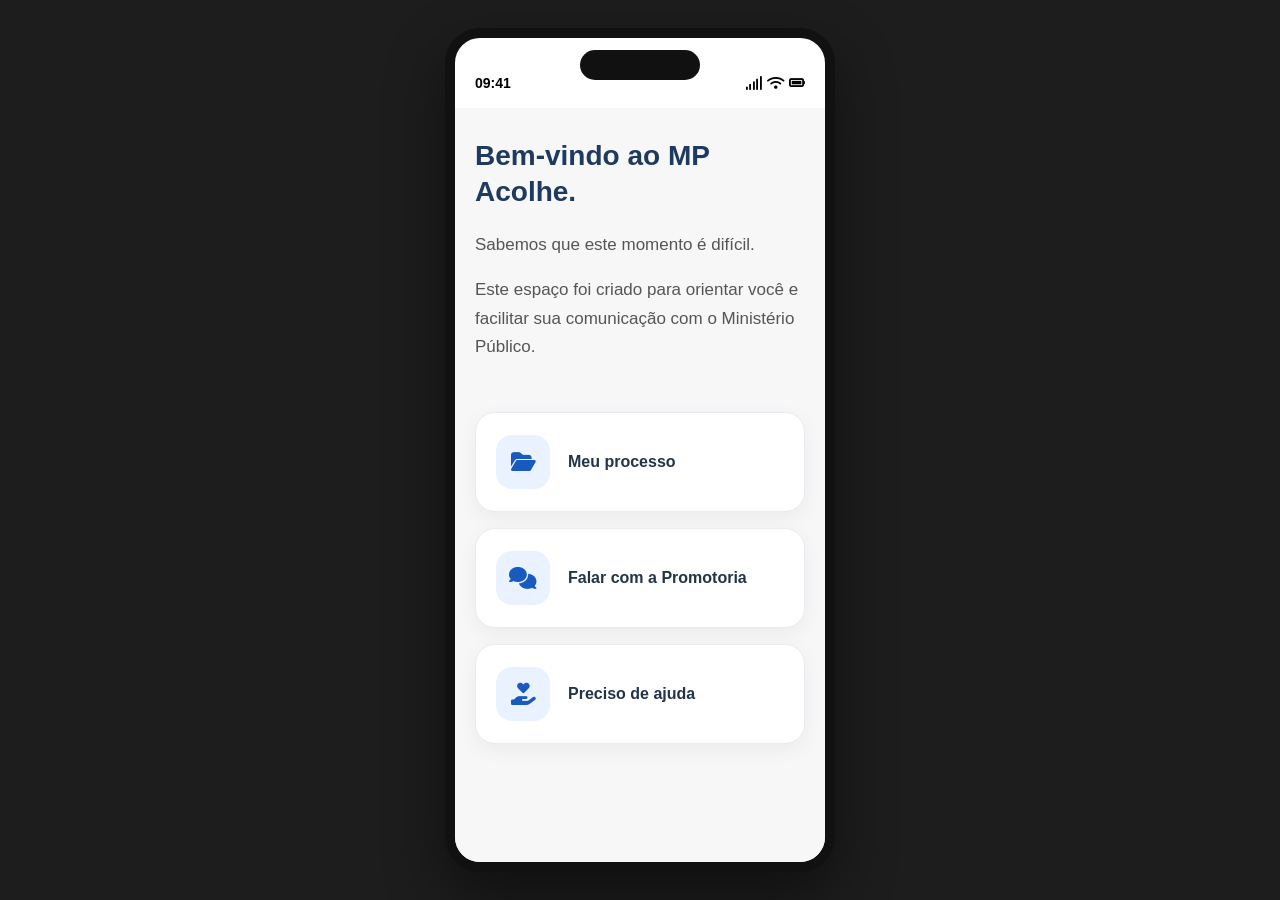
==== index.html @ d4ca2e2b "inicio e interface meu processo" ====
<!DOCTYPE html>
<html lang="pt-BR">
<head>
    <meta charset="UTF-8">
    <meta name="viewport" content="width=device-width, initial-scale=1.0">
    <title>MP Acolhe</title>

    <link rel="stylesheet" href="css/style.css">

    <!-- Ícones -->
    <link rel="stylesheet" href="https://cdnjs.cloudflare.com/ajax/libs/font-awesome/6.7.1/css/all.min.css">
</head>
<body>

<div class="phone">

    <div class="status-bar">
        <span>09:41</span>

        <div class="status-icons">
            <i class="fa-solid fa-signal"></i>
            <i class="fa-solid fa-wifi"></i>
            <i class="fa-solid fa-battery-full"></i>
        </div>
    </div>

    <div class="app">

        <div class="welcome">

            <h1>Bem-vindo ao MP Acolhe.</h1>

            <p>
                Sabemos que este momento é difícil.
            </p>

            <p>
                Este espaço foi criado para orientar você
                e facilitar sua comunicação com o Ministério Público.
            </p>

        </div>

        <div class="menu">

            <div class="card">
                <i class="fa-solid fa-folder-open"></i>
                <a href="meu-processo.html" style="text-decoration: none;"><span>Meu processo</span></a>
                
            </div>

            <div class="card">
                <i class="fa-solid fa-comments"></i>
                <span>Falar com a Promotoria</span>
            </div>

            <div class="card">
                <i class="fa-solid fa-hand-holding-heart"></i>
                <span>Preciso de ajuda</span>
            </div>

        </div>

    </div>

</div>

</body>
</html>
---- css/style.css ----
/* Reset */

*{
    margin:0;
    padding:0;
    box-sizing:border-box;
    font-family:Arial, Helvetica, sans-serif;
}

body{

    background:#1d1d1d;
    display:flex;
    justify-content:center;
    align-items:center;
    height:100vh;
}

/* TELA INICIAL ========================================= */

/* Celular */

.phone{

    width:390px;
    height:844px;
    background:#ffffff;
    border-radius:35px;
    overflow:hidden;
    border:10px solid #111;
    box-shadow:
        0 25px 60px rgba(0,0,0,.45);
    position:relative;
}


/* Ilha dinâmica / câmera */

.phone::before{
    content:"";
    position:absolute;
    top:12px;
    left:50%;
    transform:translateX(-50%);
    width:120px;
    height:30px;
    background:#111;
    border-radius:20px;
    z-index:100;
}


/* Barra superior */

.status-bar{
    height:50px;
    padding:0 20px;
    display:flex;
    align-items:center;
    justify-content:space-between;
    margin-top:20px;
    font-size:14px;
    font-weight:bold;
    color:#000;
}


/* Área do aplicativo */

.app{
    height:calc(100% - 70px);
    background:#f7f7f7;
    overflow-y:auto;
    padding: 0 20px 0 20px;
}

.welcome{
    margin-top:30px;
}

.welcome h1{
    font-size:28px;
    color:#1F3A5F;
    line-height:1.3;
    margin-bottom:20px;
}

.welcome p{
    font-size:17px;
    color:#555;
    line-height:1.7;
    margin-bottom:16px;
}

.menu{
    margin-top:50px;
    display:flex;
    flex-direction:column;
    gap:16px;
}

.card{
    background:#FFFFFF;
    border-radius:20px;
    padding:22px 20px;
    display:flex;
    align-items:center;
    gap:18px;
    border:1px solid #E8ECF2;
    box-shadow:0 6px 20px rgba(0,0,0,.05);
    transition:.2s;
    cursor:pointer;
}

.card:hover{
    transform:translateY(-3px);
    box-shadow:0 12px 30px rgba(0,0,0,.08);
}

.card i{
    width:54px;
    height:54px;
    display:flex;
    justify-content:center;
    align-items:center;
    border-radius:16px;
    background:#EAF2FF;
    color:#185ABD;
    font-size:22px;
    flex-shrink:0;
}

.card span{
    font-size:16px;
    font-weight:600;
    color:#243447;
}

/* TELA MEU PROCESSO ==================================== */

.page-header{
    display:flex;
    align-items:center;
    gap:18px;
    margin-top:25px;
}

.back{
    width:42px;
    height:42px;
    border-radius:50%;
    background:#fff;
    display:flex;
    justify-content:center;
    align-items:center;
    text-decoration:none;
    color:#12355B;
    box-shadow:0 5px 15px rgba(0,0,0,.08);
}

.page-header h1{
    font-size:28px;
    color:#12355B;
}

.subtitle{
    margin-top:18px;
    color:#666;
    line-height:1.6;
    margin-bottom:35px;
}

.progress{
    position:relative;
    margin-left:18px;
}

.progress::before{
    content:"";
    position:absolute;
    left:22px;
    top:10px;
    bottom:10px;
    width:4px;
    background:#D8DEE6;
    border-radius:10px;
}

.step{
    position:relative;
    display:flex;
    gap:20px;
    margin-bottom:35px;
    cursor:pointer;
}

.icon{
    width:48px;
    height:48px;
    border-radius:50%;
    display:flex;
    justify-content:center;
    align-items:center;
    color:white;
    z-index:2;
    flex-shrink:0;
    font-size:18px;
}

.completed .icon{
    background:#2E7D32;
}

.current .icon{
    background:#F9A825;
}

.pending .icon{
    background:#B0BEC5;
}

.content{
    padding-top:4px;
}

.content h3{
    font-size:18px;
    color:#22313F;
    margin-bottom:5px;
}

.content p{
    color:#6B7280;
    font-size:15px;
}

.step-header{
    display:flex;
    justify-content:space-between;
    align-items:center;
    cursor:pointer;
}

.arrow{
    color:#888;
    transition:.3s;
}

.step-description{
    max-height:0;
    overflow:hidden;
    transition:.35s ease;
    margin-top:0;
    color:#555;
    line-height:1.6;
    font-size:15px;
    
}

/* .info-block h4, .info-block p {
    font-size: 14px;
} */

.step.active .step-description{
    max-height:500px;
    margin-top:15px;
}

.step.active .arrow{
    transform:rotate(180deg);
}

.info-block{
    margin-top:18px;
    padding-top:16px;
    border-top:1px solid #E8ECF2;
}

.info-block:first-child{
    margin-top:0;
    padding-top:0;
    border-top:none;
}

.info-block h4{
    color:#1F3A5F;
    font-size:15px;
    margin-bottom:8px;
    font-weight:600;
}

.info-block p{
    color:#5E6B7A;
    line-height:1.7;
    font-size:15px;
}
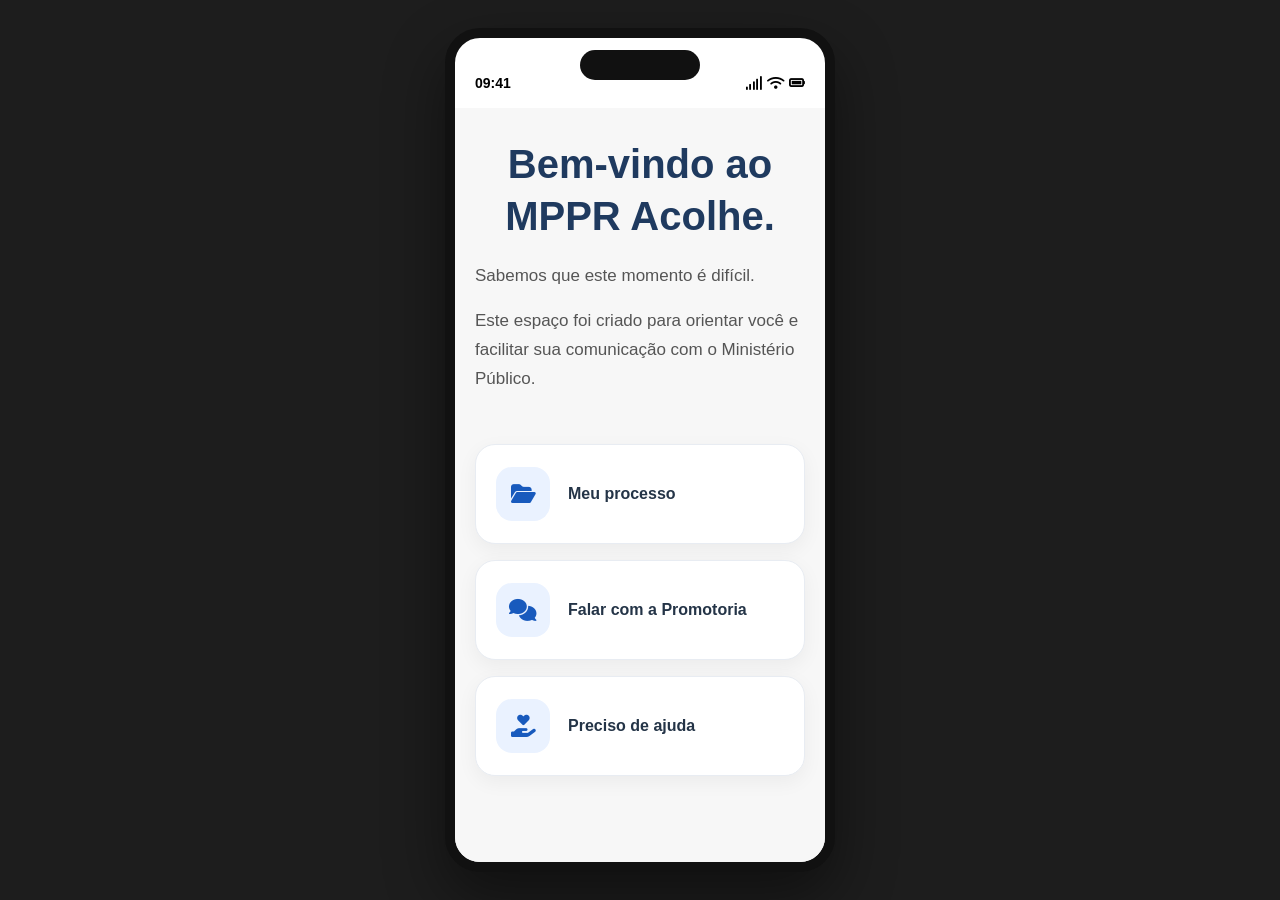
==== commit 0f7ebeac: "att" ====
--- a/index.html
+++ b/index.html
@@ -28,7 +28,7 @@
 
         <div class="welcome">
 
-            <h1>Bem-vindo ao MP Acolhe.</h1>
+            <h1>Bem-vindo ao MPPR Acolhe.</h1>
 
             <p>
                 Sabemos que este momento é difícil.
@@ -51,7 +51,7 @@
 
             <div class="card">
                 <i class="fa-solid fa-comments"></i>
-                <span>Falar com a Promotoria</span>
+                <a href="falar-promotoria.html" style="text-decoration: none;"><span>Falar com a Promotoria</span></a>
             </div>
 
             <div class="card">
--- a/css/style.css
+++ b/css/style.css
@@ -74,15 +74,24 @@
     padding: 0 20px 0 20px;
 }
 
+.app-falar{
+    background:#F5F7FA;
+    height:calc(100% - 70px);
+    padding:30px 22px;
+    display:flex;
+    flex-direction:column;
+}
+
 .welcome{
     margin-top:30px;
 }
 
 .welcome h1{
-    font-size:28px;
+    font-size:40px;
     color:#1F3A5F;
     line-height:1.3;
     margin-bottom:20px;
+    text-align: center;
 }
 
 .welcome p{
@@ -257,10 +266,6 @@
     
 }
 
-/* .info-block h4, .info-block p {
-    font-size: 14px;
-} */
-
 .step.active .step-description{
     max-height:500px;
     margin-top:15px;
@@ -293,4 +298,600 @@
     color:#5E6B7A;
     line-height:1.7;
     font-size:15px;
+}
+
+.tabs{
+    display:flex;
+    background:#EEF2F7;
+    border-radius:14px;
+    padding:5px;
+    margin-bottom:30px;
+}
+
+.tab{
+    flex:1;
+    border:none;
+    background:none;
+    padding:12px;
+    border-radius:10px;
+    font-size:15px;
+    font-weight:600;
+    cursor:pointer;
+    color:#555;
+    transition:.2s;
+}
+
+.tab.active{
+    background:white;
+    color:#12355B;
+    box-shadow:0 3px 10px rgba(0,0,0,.08);
+}
+
+#timeline-content{
+    display:none;
+}
+
+.timeline{
+    position:relative;
+    margin-left:18px;
+}
+
+.timeline::before{
+    content:"";
+    position:absolute;
+    left:22px;
+    top:10px;
+    bottom:10px;
+    width:3px;
+    background:#D9E1EA;
+    border-radius:20px;
+}
+
+.timeline-item{
+    display:flex;
+    gap:18px;
+    position:relative;
+    margin-bottom:35px;
+}
+
+.timeline-icon{
+    width:48px;
+    height:48px;
+    border-radius:50%;
+    background:#1E6FB9;
+    color:white;
+    display:flex;
+    justify-content:center;
+    align-items:center;
+    flex-shrink:0;
+    z-index:2;
+    font-size:18px;
+}
+
+.timeline-info{
+    padding-top:2px;
+}
+
+.date{
+    display:inline-block;
+    font-size:13px;
+    color:#6B7280;
+    margin-bottom:6px;
+    font-weight:600;
+}
+
+.timeline-info h3{
+    font-size:18px;
+    color:#22313F;
+    margin-bottom:8px;
+}
+
+.timeline-info p{
+    line-height:1.7;
+    color:#5F6B7A;
+    font-size:15px;
+}
+
+/* TELA FALAR COM A PROMOTORIA ======================================== */
+
+.assistant-card{
+    display:flex;
+    gap:18px;
+    margin-top:25px;
+    margin-bottom:25px;
+    padding:18px;
+    background:#EEF6FF;
+    border:1px solid #D6E7F8;
+    border-radius:18px;
+}
+
+.assistant-card i{
+    width:50px;
+    height:50px;
+    border-radius:50%;
+    background:#1E6FB9;
+    color:white;
+    display:flex;
+    justify-content:center;
+    align-items:center;
+    font-size:22px;
+    flex-shrink:0;
+}
+
+.assistant-card h3{
+    color:#12355B;
+    margin-bottom:8px;
+    font-size:18px;
+}
+
+.assistant-card p{
+    color:#5F6B7A;
+    line-height:1.6;
+    font-size:15px;
+}
+
+/* .chat{
+    flex:1;
+    display:flex;
+    flex-direction:column;
+    overflow-y:auto;
+} */
+
+.chat{
+    flex:1;
+    overflow-y:auto;
+    display:flex;
+    flex-direction:column;
+    padding-bottom:15px;
+}
+
+.day-divider{
+    text-align:center;
+    color:#7A8797;
+    font-size:14px;
+    margin:15px 0;
+    position:relative;
+}
+
+.chat-input{
+    display:flex;
+    align-items:center;
+    gap:10px;
+    margin-top: auto;
+}
+
+.chat-input input{
+    flex:1;
+    border:none;
+    background:white;
+    padding:14px 18px;
+    border-radius:30px;
+    font-size:15px;
+    outline:none;
+    box-shadow:0 3px 12px rgba(0,0,0,.08);
+}
+
+.attach-button{
+    width:46px;
+    height:46px;
+    border:none;
+    border-radius:50%;
+    background:#12355B;
+    color:white;
+    cursor:pointer;
+    font-size:18px;
+}
+
+.send-button{
+    width:46px;
+    height:46px;
+    border:none;
+    border-radius:50%;
+    background:#1E6FB9;
+    color:white;
+    cursor:pointer;
+    font-size:18px;
+}
+
+.message{
+    display:flex;
+    margin-bottom:18px;
+}
+
+.message.ai{
+    justify-content:flex-start;
+}
+
+.message.user{
+    justify-content:flex-end;
+}
+
+.bubble{
+    max-width:78%;
+    padding:14px 18px;
+    border-radius:18px;
+    line-height:1.7;
+}
+
+.message.ai .bubble{
+    background:white;
+    color:#2F3A45;
+    border:1px solid #E4E8ED;
+    border-top-left-radius:6px;
+    box-shadow:0 3px 12px rgba(0,0,0,.05);
+}
+
+.sender{
+    display:block;
+    font-size:13px;
+    font-weight:600;
+    color:#1E6FB9;
+    margin-bottom:10px;
+}
+
+.bubble p{
+    margin-bottom:10px;
+}
+
+.bubble p:last-child{
+    margin-bottom:0;
+}
+
+.message.user .bubble{
+    background:#1E6FB9;
+    color:white;
+    border-top-right-radius:6px;
+    box-shadow:0 3px 12px rgba(0,0,0,.08);
+}
+
+.typing{
+    display:flex;
+    gap:6px;
+    align-items:center;
+    padding:8px 0;
+}
+
+.typing span{
+    width:8px;
+    height:8px;
+    background:#9AA6B2;
+    border-radius:50%;
+    animation:typing 2s infinite;
+
+}
+
+.typing span:nth-child(2){
+    animation-delay:.2s;
+}
+
+.typing span:nth-child(3){
+    animation-delay:.4s;
+}
+
+@keyframes typing{
+
+    0%,80%,100%{
+        transform:scale(.8);
+        opacity:.4;
+    }
+
+    40%{
+        transform:scale(1.2);
+        opacity:1;
+    }
+
+}
+
+.confirm-button{
+    margin-top:18px;
+    width:100%;
+    border:none;
+    background:#1E6FB9;
+    color:white;
+    padding:12px;
+    border-radius:12px;
+    cursor:pointer;
+    font-weight:600;
+    opacity:.8;
+    cursor:default;
+}
+
+.success-message{
+    margin-top:18px;
+    padding:14px;
+    border-radius:12px;
+    background:#E8F5E9;
+    color:#2E7D32;
+    font-weight:600;
+    display:flex;
+    align-items:center;
+    gap:10px;
+}
+
+.overlay{
+    position:absolute;
+    inset:0;
+    background:rgba(0,0,0,.35);
+    opacity:0;
+    visibility:hidden;
+    transition:.3s;
+    z-index:90;
+}
+
+.overlay.show{
+    opacity:1;
+    visibility:visible;
+}
+
+.bottom-sheet{
+    position:absolute;
+    left:0;
+    right:0;
+    bottom:0;
+    background:white;
+    border-radius:24px 24px 0 0;
+    padding:20px;
+    transform:translateY(100%);
+    transition:.35s;
+    z-index:100;
+}
+
+.bottom-sheet.show{
+    transform:translateY(0);
+}
+
+.sheet-handle{
+    width:50px;
+    height:5px;
+    background:#D5DCE3;
+    border-radius:50px;
+    margin:0 auto 20px;
+}
+
+.bottom-sheet h3{
+    text-align:center;
+    color:#12355B;
+    margin-bottom:20px;
+}
+
+.sheet-options{
+    display:grid;
+    grid-template-columns:repeat(3,1fr);
+    gap:25px;
+    margin-top:25px;
+}
+
+.sheet-option{
+    border:none;
+    background:none;
+    display:flex;
+    flex-direction:column;
+    align-items:center;
+    gap:10px;
+    cursor:pointer;
+}
+
+.sheet-option i{
+    width:42px;
+    height:42px;
+    border-radius:12px;
+    background:#1E6FB9;
+    color:white;
+    display:flex;
+    justify-content:center;
+    align-items:center;
+}
+
+.sheet-option span{
+    font-size:17px;
+    font-weight:600;
+}
+
+.sheet-icon{
+    width:62px;
+    height:62px;
+    border-radius:18px;
+    background:#1E6FB9;
+    color:white;
+    display:flex;
+    justify-content:center;
+    align-items:center;
+    font-size:24px;
+    transition:.2s;
+}
+
+.sheet-option span{
+    text-align:center;
+    font-size:14px;
+    color:#22313F;
+    font-weight:600;
+}
+
+.sheet-header{
+    position:relative;
+    height:40px;
+    display:flex;
+    align-items:center;
+    justify-content:center;
+    margin-bottom:20px;
+}
+
+
+.sheet-header h3{
+    margin:0;
+    font-size:20px;
+    color:#12355B;
+}
+
+
+.sheet-header button{
+    position:absolute;
+    right:0;
+    top:50%;
+    transform:translateY(-50%);
+    width:35px;
+    height:35px;
+    border:none;
+    background:none;
+    display:flex;
+    align-items:center;
+    justify-content:center;
+    font-size:22px;
+    color:#5F6B7A;
+    padding:0;
+    cursor:pointer;
+}
+
+/* TELA DE LOGIN ====================================================== */
+
+.login-page{
+    height:100%;
+    display:flex;
+    flex-direction:column;
+    justify-content:center;
+    align-items:center;
+    padding:40px 30px;
+    text-align:center;
+}
+
+.login-logo{
+    width:90px;
+    height:90px;
+    border-radius:24px;
+    /* background:#1E6FB9; */
+    color:white;
+    display:flex;
+    justify-content:center;
+    align-items:center;
+    font-size:42px;
+    margin-bottom:25px;
+}
+
+.login-logo img{
+    width: 120px;
+}
+
+
+.login-page h1{
+    font-size:34px;
+    color:#12355B;
+    margin-bottom:12px;
+}
+
+.subtitle{
+    color:#5F6B7A;
+    font-size:17px;
+    line-height:1.6;
+    margin-bottom:50px;
+}
+
+.gov-button{
+    width:100%;
+    border:none;
+    background:#1351B4;
+    color:white;
+    padding:18px;
+    border-radius:16px;
+    font-size:18px;
+    font-weight:600;
+    display:flex;
+    justify-content:center;
+    align-items:center;
+    gap:12px;
+    cursor:pointer;
+}
+
+.login-info{
+    margin-top:28px;
+    color:#6E7781;
+    font-size:14px;
+    line-height:1.6;
+    transition:.3s;
+}
+
+.form-group{
+    display:flex;
+    flex-direction:column;
+    text-align:left;
+}
+
+.form-group label{
+    margin-bottom:8px;
+    color:#12355B;
+    font-weight:600;
+}
+
+.form-group input{
+    padding:15px;
+    border:1px solid #D8E1EA;
+    border-radius:12px;
+    font-size:16px;
+    outline:none;
+}
+
+.enter-button{
+    margin-top:10px;
+    border:none;
+    background:#1351B4;
+    color:white;
+    padding:16px;
+    border-radius:14px;
+    font-size:17px;
+    font-weight:600;
+}
+
+.login-status{
+    margin-top:20px;
+    text-align:center;
+    color:#12355B;
+    font-weight:600;
+    min-height:24px;
+}
+
+.login-content{
+    width:100%;
+    margin-top:30px;
+    position:relative;
+    min-height:270px;
+}
+
+.login-step{
+    display:none;
+    animation:fade .35s;
+}
+
+.login-step.active{
+    display:block;
+}
+
+@keyframes fade{
+    from{
+        opacity:0;
+        transform:translateY(15px);
+    }
+
+    to{
+        opacity:1;
+        transform:translateY(0);
+    }
+}
+
+.password-wrapper{
+    position:relative;
+}
+
+.password-wrapper input{
+    width:100%;
+    padding-right:50px;
+}
+
+.toggle-password{
+    position:absolute;
+    right:15px;
+    top:50%;
+    transform:translateY(-50%);
+    border:none;
+    background:none;
+    font-size:18px;
+    color:#7B8794;
 }
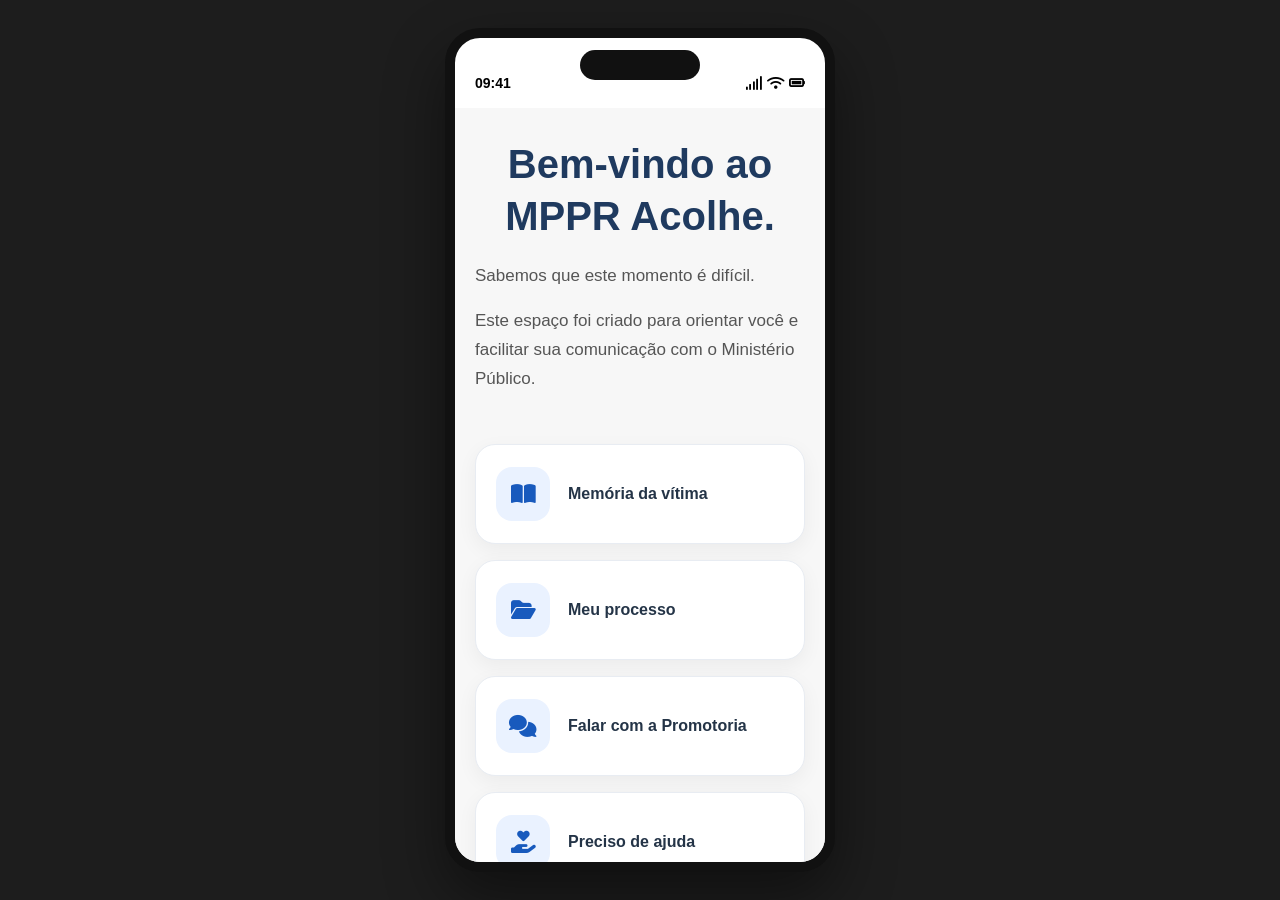
==== commit b881e69a: "att" ====
--- a/index.html
+++ b/index.html
@@ -44,6 +44,11 @@
         <div class="menu">
 
             <div class="card">
+                <i class="fa-solid fa-book-open"></i>
+                <a href="memoria-vitima.html" style="text-decoration: none;"><span>Memória da vítima</span></a>
+            </div>
+
+            <div class="card">
                 <i class="fa-solid fa-folder-open"></i>
                 <a href="meu-processo.html" style="text-decoration: none;"><span>Meu processo</span></a>
                 
@@ -56,7 +61,12 @@
 
             <div class="card">
                 <i class="fa-solid fa-hand-holding-heart"></i>
-                <span>Preciso de ajuda</span>
+                <a href="preciso-ajuda.html" style="text-decoration: none;"><span>Preciso de ajuda</span></a>
+            </div>
+
+            <div class="card">
+                <i class="fa-solid fa-user-plus"></i>
+                <a href="testemunha.html" style="text-decoration: none;"><span>Informar uma testemunha</span></a>
             </div>
 
         </div>
--- a/css/style.css
+++ b/css/style.css
@@ -71,7 +71,7 @@
     height:calc(100% - 70px);
     background:#f7f7f7;
     overflow-y:auto;
-    padding: 0 20px 0 20px;
+    padding: 0 20px 50px 20px;
 }
 
 .app-falar{
@@ -813,6 +813,7 @@
     display:flex;
     flex-direction:column;
     text-align:left;
+    margin-top: 28px;
 }
 
 .form-group label{
@@ -894,4 +895,477 @@
     background:none;
     font-size:18px;
     color:#7B8794;
+}
+
+/* TELA AJUDA ========================================================== */
+
+.app-ajuda{
+    height:calc(100% - 40px);
+    padding:25px;
+    overflow-y:auto;
+}
+
+.help-title{
+    font-size:28px;
+    color:#12355B;
+    margin-top:30px;
+}
+
+.help-subtitle{
+    color:#667085;
+    line-height:1.6;
+    margin-top:12px;
+    margin-bottom:35px;
+}
+
+.help-options{
+    display:flex;
+    flex-direction:column;
+    gap:18px;
+}
+
+.help-button{
+    border:none;
+    background:#F5F8FC;
+    border-radius:18px;
+    padding:22px;
+    display:flex;
+    align-items:center;
+    gap:18px;
+    text-align:left;
+    font-size:18px;
+    transition:.25s;
+}
+
+.help-button span{
+    font-weight:600;
+    color:#12355B;
+}
+
+.help-button:hover{
+    background:#EAF2FB;
+}
+
+.help-results{
+    display:none;
+    animation:fade .3s;
+    margin-top: 25px;
+}
+
+.back-results{
+    border:none;
+    background:#F5F8FC;
+    border-radius:10px;
+    padding:10px 14px;
+    color:#1E6FB9;
+    font-weight:600;
+    display:inline-flex;
+    align-items:center;
+    gap:8px;
+    margin:20px 0;
+}
+
+.result-subtitle{
+    color:#667085;
+    margin-bottom:25px;
+}
+
+.help-card{
+    background:white;
+    border-radius:18px;
+    overflow:hidden;
+    box-shadow:0 4px 15px rgba(0,0,0,.08);
+    margin-bottom:25px;
+}
+
+.help-card img{
+    width:100%;
+    height:170px;
+    object-fit:cover;
+}
+
+.help-card-content{
+    padding:18px;
+}
+
+.help-card-content h3{
+    color:#12355B;
+    margin-bottom:15px;
+}
+
+.help-info{
+    display:flex;
+    align-items:center;
+    gap:10px;
+    margin:12px 0;
+    color:#555;
+}
+
+.map-button{
+    width:100%;
+    margin-top:18px;
+    border:none;
+    border-radius:12px;
+    padding:14px;
+    background:#1E6FB9;
+    color:white;
+    font-size:16px;
+}
+
+/* TESTEMUNHA ========================================================= */
+
+.app-testemunha{
+    height:calc(100% - 40px);
+    overflow-y:auto;
+    padding:25px;
+}
+
+.app-testemunha::-webkit-scrollbar{
+    display:none;
+}
+
+.app-testemunha{
+    scrollbar-width:none;
+}
+
+.witness-content{
+    margin-top:25px;
+}
+
+.witness-content h2{
+    color:#12355B;
+    font-size:27px;
+    line-height:1.4;
+}
+
+.witness-subtitle{
+    margin-top:15px;
+    color:#667085;
+    line-height:1.6;
+}
+
+.security-note{
+    margin-top:25px;
+    background:#EDF7ED;
+    color:#2E7D32;
+    padding:16px;
+    border-radius:14px;
+    display:flex;
+    gap:12px;
+    align-items:flex-start;
+    line-height:1.5;
+}
+
+.choice-group{
+    display:flex;
+    gap:15px;
+    margin-top:12px;
+}
+
+.choice-card{
+    flex:1;
+    border:2px solid #DCE6F2;
+    border-radius:16px;
+    background:white;
+    padding:20px;
+    display:flex;
+    flex-direction:column;
+    align-items:center;
+    gap:12px;
+    font-size:18px;
+    color:#12355B;
+}
+
+.choice-card i{
+    font-size:28px;
+}
+
+.choice-card.active{
+    border-color:#1E6FB9;
+    background:#EAF4FF;
+    color:#1E6FB9;
+}
+
+textarea{
+    width:100%;
+    min-height:140px;
+    resize:none;
+    padding:16px;
+    border:1px solid #D8E1EA;
+    border-radius:14px;
+    font-size:16px;
+    font-family:inherit;
+    outline:none;
+}
+
+.emergency-note{
+    margin-top:25px;
+    background:#FFF8E6;
+    color:#8A5A00;
+    padding:16px;
+    border-radius:14px;
+    line-height:1.6;
+}
+
+.send-witness{
+    width:100%;
+    margin-top:30px;
+    border:none;
+    border-radius:15px;
+    background:#1E6FB9;
+    color:white;
+    padding:17px;
+    font-size:17px;
+    font-weight:600;
+}
+
+.witness-status{
+    margin-top:25px;
+    text-align:center;
+    min-height:24px;
+    color:#12355B;
+    font-weight:600;
+}
+
+/* MEMÓRIA DA VÍTIMA ================================================== */
+
+.app-memoria{
+    height:calc(100% - 40px);
+    overflow-y:auto;
+    padding:25px;
+    background:#FCFCFC;
+}
+
+.app-memoria::-webkit-scrollbar{
+    display:none;
+}
+
+.app-memoria{
+    scrollbar-width:none;
+}
+
+.memory-content{
+    margin-top:25px;
+}
+
+.memory-intro{
+    text-align:center;
+    color:#6B7280;
+    line-height:1.8;
+    font-size:17px;
+    margin-bottom:30px;
+}
+
+/* .memory-photo{
+    width:100%;
+    height:260px;
+    overflow:hidden;
+    border-radius:22px;
+    margin-bottom:35px;
+    box-shadow:0 6px 20px rgba(0,0,0,.08);
+} */
+
+.memory-photo{
+    width:100%;
+    height:260px;
+    border-radius:22px;
+    margin-bottom:35px;
+    overflow:hidden;
+    background:#F2F5F8;
+    display:flex;
+    justify-content:center;
+    align-items:center;
+}
+
+.photo-placeholder{
+    display:flex;
+    flex-direction:column;
+    align-items:center;
+    gap:15px;
+    color:#7A8795;
+    font-size:16px;
+}
+
+.photo-placeholder i{
+    font-size:45px;
+    color:#1E6FB9;
+}
+
+.memory-photo img{
+    width:100%;
+    height:100%;
+    object-fit:cover;
+    display:none;
+}
+
+.memory-photo.has-image img{
+    display:block;
+}
+
+.memory-photo.has-image .photo-placeholder{
+    display:none;
+}
+
+.memory-section{
+    margin-top:35px;
+}
+
+.memory-section h2{
+    color:#12355B;
+    margin-bottom:15px;
+    font-size:22px;
+}
+
+.memory-section textarea{
+    width:100%;
+    min-height:120px;
+    border:1px solid #DCE6F2;
+    border-radius:16px;
+    padding:18px;
+    resize:none;
+    font-size:16px;
+    font-family:inherit;
+    line-height:1.7;
+    outline:none;
+}
+
+.save-memory{
+    width:100%;
+    margin-top:40px;
+    padding:18px;
+    border:none;
+    border-radius:16px;
+    background:#1E6FB9;
+    color:white;
+    font-size:17px;
+    font-weight:600;
+}
+
+.memory-status{
+    margin-top:25px;
+    text-align:center;
+    font-weight:600;
+    color:#12355B;
+    min-height:24px;
+}
+
+.memory-quote{
+    margin-top:35px;
+    text-align:center;
+    color:#7A7A7A;
+    font-style:italic;
+    line-height:1.8;
+    font-size:15px;
+}
+
+/* .gallery-overlay{
+    position:absolute;
+    inset:0;
+    background:rgba(0,0,0,.35);
+    display:none;
+    align-items:flex-end;
+} */
+
+/* .gallery-overlay.show{
+    display:flex;
+} */
+
+.gallery-overlay{
+    position:absolute;
+    inset:0;
+    background:rgba(0,0,0,.35);
+    display:flex;
+    align-items:flex-end;
+    opacity:0;
+    visibility:hidden;
+    transition:.3s;
+}
+
+.gallery-overlay.show{
+    opacity:1;
+    visibility:visible;
+}
+
+.gallery-sheet{
+    background:white;
+    width:100%;
+    height:65%;
+    border-radius:25px 25px 0 0;
+    padding:25px;
+    transform:translateY(100%);
+    transition:.35s ease;
+}
+
+.gallery-overlay.show .gallery-sheet{
+    transform:translateY(0);
+}
+
+.gallery-header{
+    display:flex;
+    justify-content:space-between;
+    align-items:center;
+}
+
+.gallery-header button{
+    border:none;
+    background:none;
+    font-size:25px;
+}
+
+.gallery-grid{
+    margin-top:25px;
+    display:grid;
+    grid-template-columns:repeat(3,1fr);
+    gap:15px;
+}
+
+.gallery-grid img{
+    width:100%;
+    height:90px;
+    object-fit:cover;
+    border-radius:12px;
+}
+
+.memory-success{
+
+    margin-top:25px;
+
+    background:#FFF7F7;
+
+    border-radius:18px;
+
+    padding:25px;
+
+    text-align:center;
+
+    color:#12355B;
+
+}
+
+.memory-success i{
+
+    font-size:42px;
+
+    color:#D64545;
+
+    margin-bottom:15px;
+
+}
+
+.memory-success h3{
+
+    margin-bottom:15px;
+
+    font-size:20px;
+
+}
+
+.memory-success p{
+
+    color:#667085;
+
+    line-height:1.6;
+
+    margin-bottom:12px;
+
 }
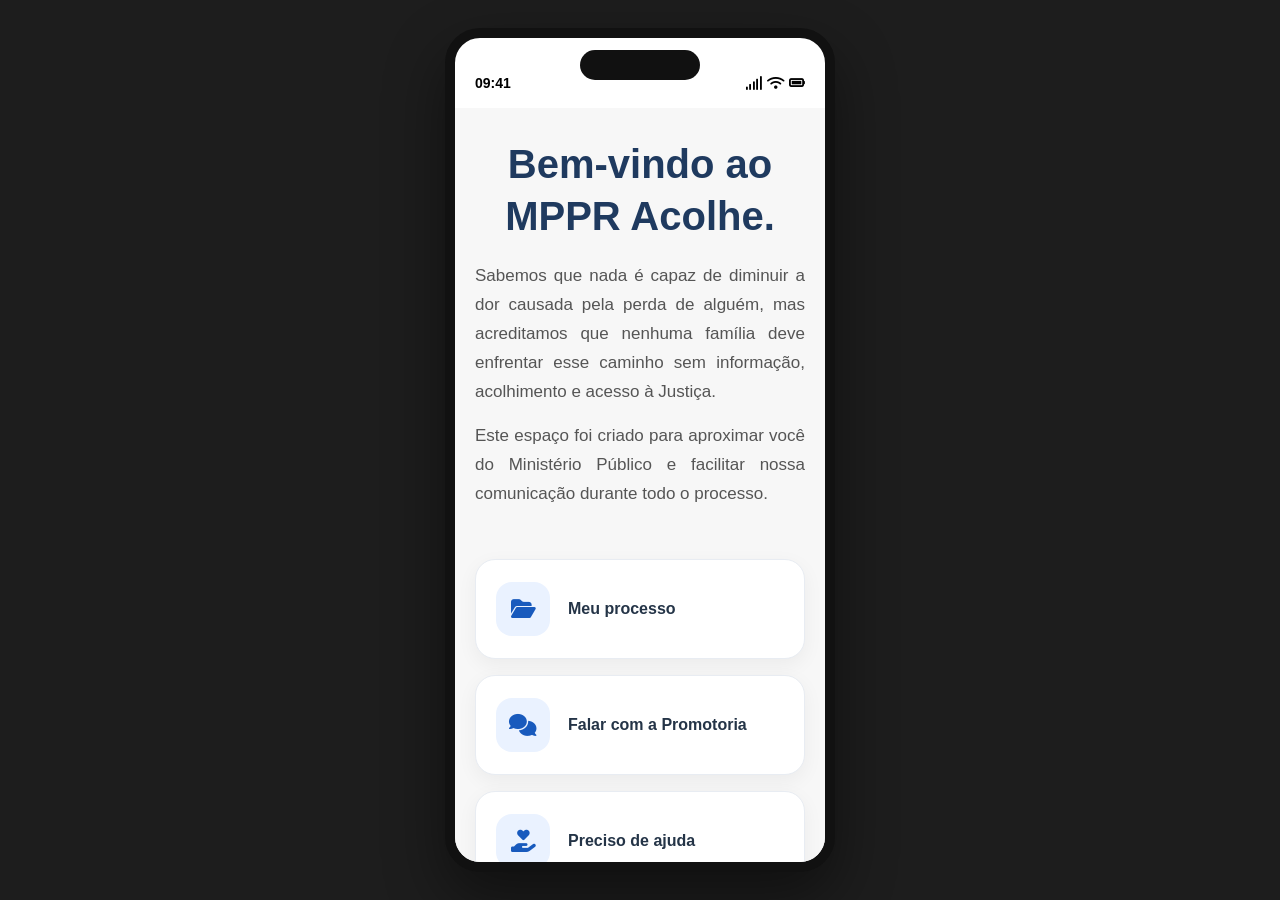
==== commit aea58a9a: "att" ====
--- a/index.html
+++ b/index.html
@@ -31,22 +31,16 @@
             <h1>Bem-vindo ao MPPR Acolhe.</h1>
 
             <p>
-                Sabemos que este momento é difícil.
+                Sabemos que nada é capaz de diminuir a dor causada pela perda de alguém, mas acreditamos que nenhuma família deve enfrentar esse caminho sem informação, acolhimento e acesso à Justiça.
             </p>
 
             <p>
-                Este espaço foi criado para orientar você
-                e facilitar sua comunicação com o Ministério Público.
+                Este espaço foi criado para aproximar você do Ministério Público e facilitar nossa comunicação durante todo o processo.
             </p>
 
         </div>
 
         <div class="menu">
-
-            <div class="card">
-                <i class="fa-solid fa-book-open"></i>
-                <a href="memoria-vitima.html" style="text-decoration: none;"><span>Memória da vítima</span></a>
-            </div>
 
             <div class="card">
                 <i class="fa-solid fa-folder-open"></i>
@@ -69,6 +63,11 @@
                 <a href="testemunha.html" style="text-decoration: none;"><span>Informar uma testemunha</span></a>
             </div>
 
+            <div class="card">
+                <i class="fa-solid fa-book-open"></i>
+                <a href="memoria-vitima.html" style="text-decoration: none;"><span>Memória da vítima</span></a>
+            </div>
+
         </div>
 
     </div>
--- a/css/style.css
+++ b/css/style.css
@@ -84,6 +84,7 @@
 
 .welcome{
     margin-top:30px;
+    text-align: justify;
 }
 
 .welcome h1{
@@ -742,6 +743,26 @@
     cursor:pointer;
 }
 
+.timeline-note{
+    margin-top:15px;
+    padding:14px;
+    background:#FFF8E8;
+    border-left:4px solid #F4B400;
+    border-radius:10px;
+    font-size:14px;
+    line-height:1.6;
+}
+
+.timeline-alert{
+    margin-top:18px;
+    padding:16px;
+    background:#EAF4FF;
+    border-left:4px solid #1E6FB9;
+    border-radius:10px;
+    font-size:14px;
+    line-height:1.6;
+}
+
 /* TELA DE LOGIN ====================================================== */
 
 .login-page{
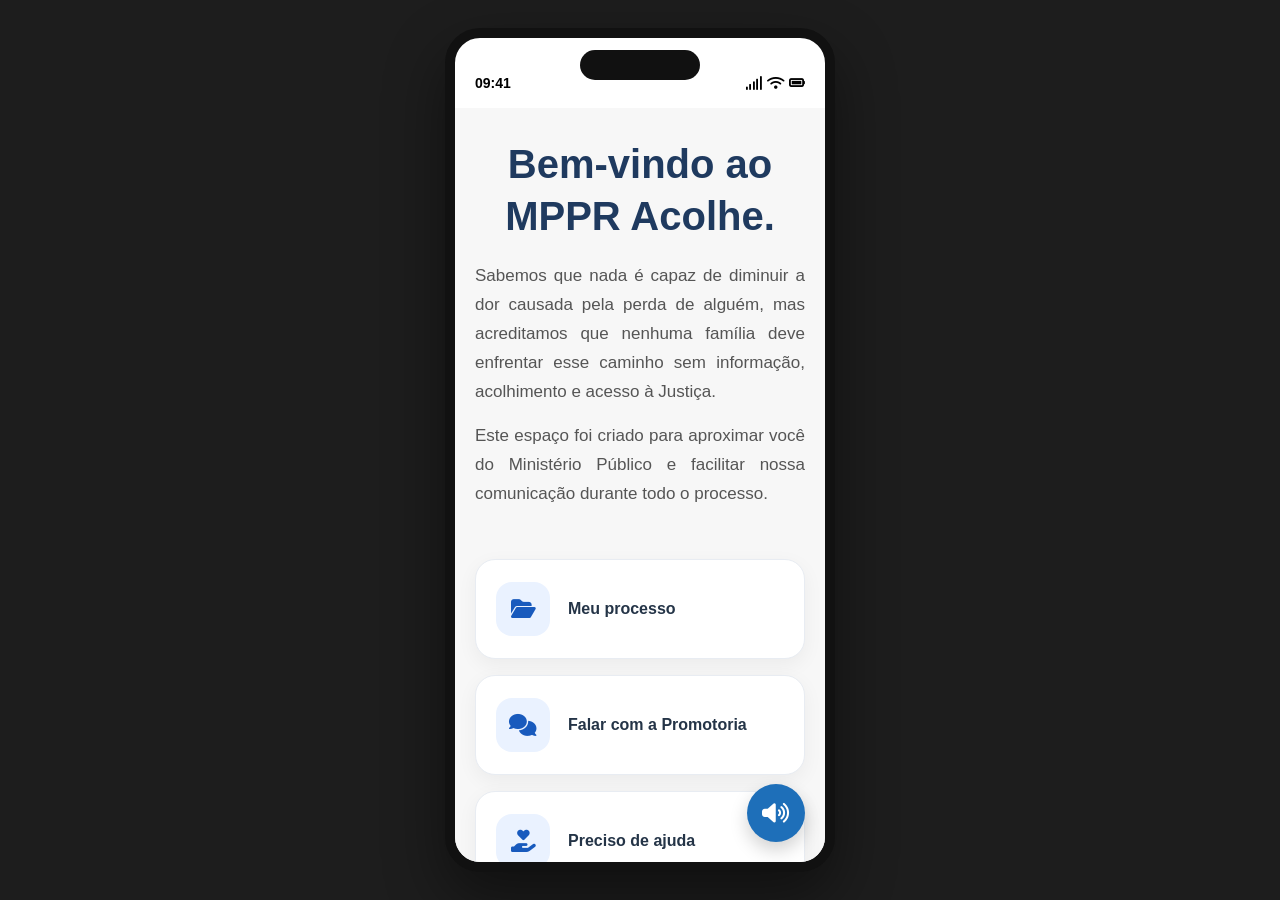
==== commit e4527f3f: "att" ====
--- a/index.html
+++ b/index.html
@@ -24,7 +24,7 @@
         </div>
     </div>
 
-    <div class="app">
+    <div class="app" id="pageContent" data-speech="Bem-vindo ao MPPR Acolhe. Este aplicativo foi desenvolvido para aproximar vítimas e familiares do Ministério Público, oferecendo informações sobre o andamento do processo de forma simples, acolhedora e acessível. Nesta tela inicial você encontrará cinco opções principais. Meu Processo. Consulte o andamento do caso, acompanhe cada etapa da investigação e do processo criminal em linguagem clara e sem termos jurídicos complexos. Falar com a Promotoria. Envie mensagens e informações diretamente à equipe responsável pelo seu atendimento. Preciso de ajuda. Localize serviços públicos de apoio, como atendimento psicológico, orientação jurídica, assistência social e atendimento às crianças. Informar uma testemunha. Encaminhe os dados de uma nova testemunha para que a Promotoria possa analisar as informações. Memória da vítima. Compartilhe uma fotografia, registre uma mensagem e conte um pouco da história da pessoa, preservando sua memória além do processo judicial. Para ouvir esta descrição novamente, pressione o botão de áudio localizado no canto inferior direito da tela.">
 
         <div class="welcome">
 
@@ -72,7 +72,13 @@
 
     </div>
 
+    <button id="readPageButton" class="read-page-button">
+        <i class="fa-solid fa-volume-high"></i>
+    </button>
+
 </div>
+
+<script src="js/leitor.js"></script>
 
 </body>
 </html>
--- a/css/style.css
+++ b/css/style.css
@@ -14,6 +14,34 @@
     justify-content:center;
     align-items:center;
     height:100vh;
+}
+
+.read-page-button{
+    position:absolute;
+    right:20px;
+    bottom:20px;
+    width:58px;
+    height:58px;
+    border:none;
+    border-radius:50%;
+    background:#1E6FB9;
+    color:white;
+    font-size:22px;
+    cursor:pointer;
+    display:flex;
+    justify-content:center;
+    align-items:center;
+    box-shadow:0 8px 18px rgba(0,0,0,.18);
+    z-index:999;
+    transition:.25s;
+}
+
+.read-page-button:active{
+    transform:scale(.95);
+}
+
+.read-page-button.playing{
+    background:#D64545;
 }
 
 /* TELA INICIAL ========================================= */
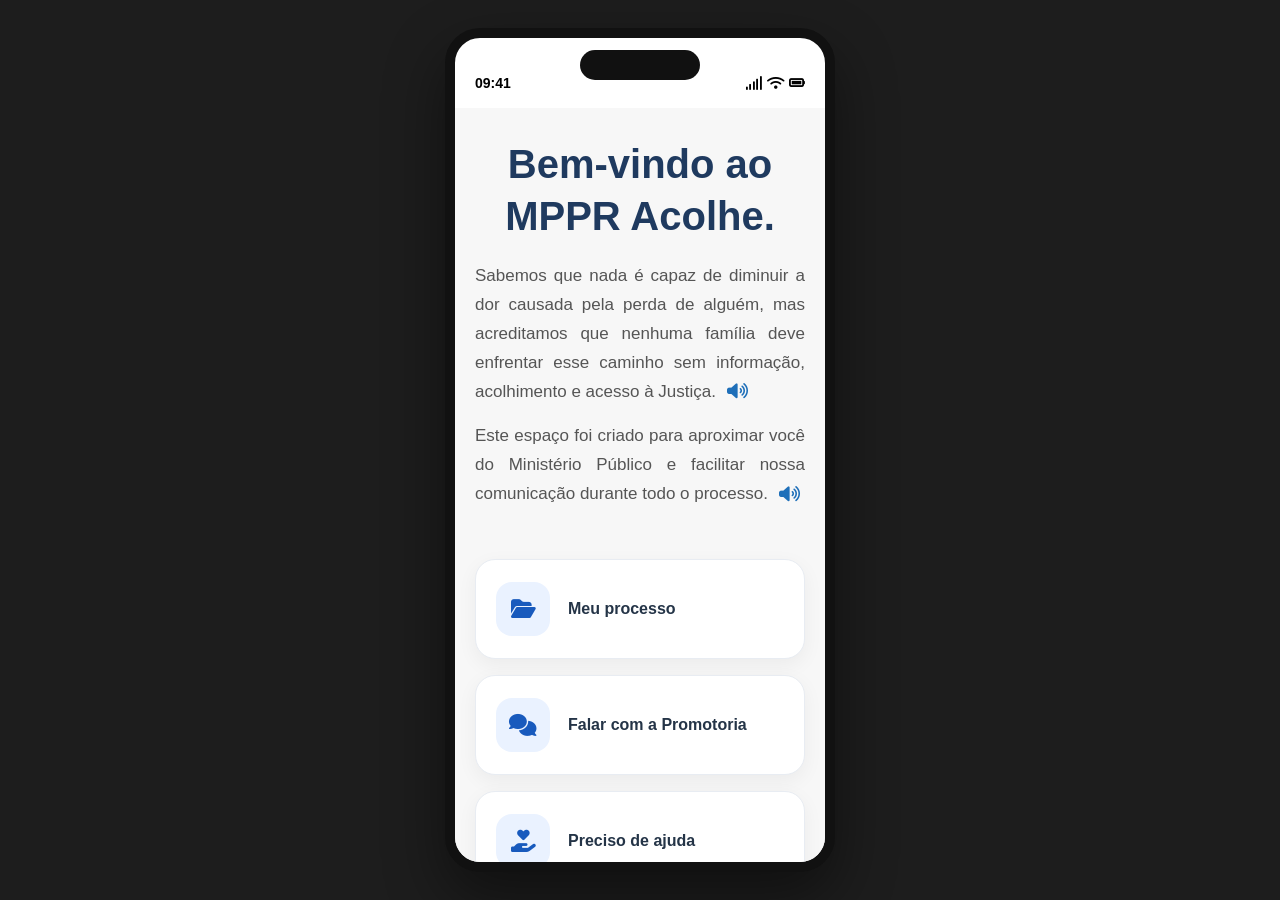
==== commit 534ec9d8: "att" ====
--- a/index.html
+++ b/index.html
@@ -24,18 +24,30 @@
         </div>
     </div>
 
-    <div class="app" id="pageContent" data-speech="Bem-vindo ao MPPR Acolhe. Este aplicativo foi desenvolvido para aproximar vítimas e familiares do Ministério Público, oferecendo informações sobre o andamento do processo de forma simples, acolhedora e acessível. Nesta tela inicial você encontrará cinco opções principais. Meu Processo. Consulte o andamento do caso, acompanhe cada etapa da investigação e do processo criminal em linguagem clara e sem termos jurídicos complexos. Falar com a Promotoria. Envie mensagens e informações diretamente à equipe responsável pelo seu atendimento. Preciso de ajuda. Localize serviços públicos de apoio, como atendimento psicológico, orientação jurídica, assistência social e atendimento às crianças. Informar uma testemunha. Encaminhe os dados de uma nova testemunha para que a Promotoria possa analisar as informações. Memória da vítima. Compartilhe uma fotografia, registre uma mensagem e conte um pouco da história da pessoa, preservando sua memória além do processo judicial. Para ouvir esta descrição novamente, pressione o botão de áudio localizado no canto inferior direito da tela.">
+    <div class="app">
 
         <div class="welcome">
 
             <h1>Bem-vindo ao MPPR Acolhe.</h1>
 
-            <p>
+            <p id="welcomeText">
+
                 Sabemos que nada é capaz de diminuir a dor causada pela perda de alguém, mas acreditamos que nenhuma família deve enfrentar esse caminho sem informação, acolhimento e acesso à Justiça.
+
+                <button class="speak-button" data-target="welcomeText">
+                    <i class="fa-solid fa-volume-high"></i>
+                </button>
+
             </p>
 
-            <p>
+            <p id="welcomeText2">
+
                 Este espaço foi criado para aproximar você do Ministério Público e facilitar nossa comunicação durante todo o processo.
+
+                <button class="speak-button" data-target="welcomeText2">
+                    <i class="fa-solid fa-volume-high"></i>
+                </button>
+
             </p>
 
         </div>
@@ -72,10 +84,6 @@
 
     </div>
 
-    <button id="readPageButton" class="read-page-button">
-        <i class="fa-solid fa-volume-high"></i>
-    </button>
-
 </div>
 
 <script src="js/leitor.js"></script>
--- a/css/style.css
+++ b/css/style.css
@@ -16,32 +16,35 @@
     height:100vh;
 }
 
-.read-page-button{
-    position:absolute;
-    right:20px;
-    bottom:20px;
-    width:58px;
-    height:58px;
-    border:none;
-    border-radius:50%;
-    background:#1E6FB9;
-    color:white;
-    font-size:22px;
+/* .speech-header{
+    display:flex;
+    justify-content:space-between;
+    align-items:center;
+    gap:15px;
+} */
+
+.speak-button{
+    border:none;
+    background:none;
+    padding:0;
+    margin-left:6px;
+    color:#1E6FB9;
     cursor:pointer;
-    display:flex;
-    justify-content:center;
-    align-items:center;
-    box-shadow:0 8px 18px rgba(0,0,0,.18);
-    z-index:999;
-    transition:.25s;
-}
-
-.read-page-button:active{
-    transform:scale(.95);
-}
-
-.read-page-button.playing{
-    background:#D64545;
+    font-size:1em;
+    vertical-align:middle;
+    transition:.2s;
+}
+
+.speak-button:hover{
+    color:#0F5DA8;
+}
+
+.speak-button.playing{
+    color:#D64545;
+}
+
+.speak-button:active{
+    transform:scale(.9);
 }
 
 /* TELA INICIAL ========================================= */
